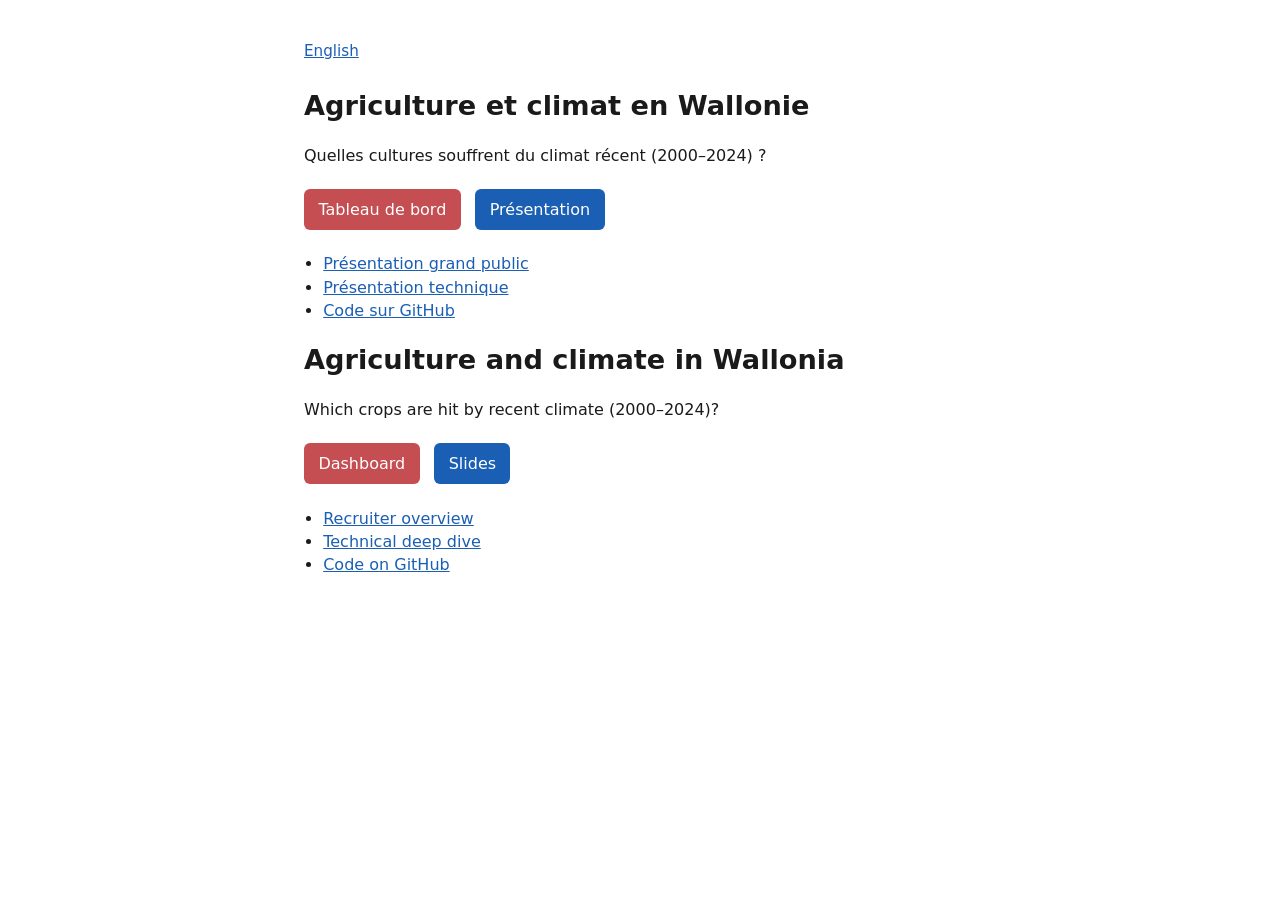
==== docs/index.html @ e446a0d5 "Clarifier les slides en questions et relier chaque diapo à l'exploration GitHub Pages." ====
<!DOCTYPE html>
<html lang="fr">
<head>
  <meta charset="utf-8">
  <meta name="viewport" content="width=device-width, initial-scale=1">
  <title>Agriculture et climat en Wallonie</title>
  <style>
    body { font-family: system-ui, sans-serif; max-width: 42rem;
           margin: 2.5rem auto; padding: 0 1.2rem; color: #1a1a1a; line-height: 1.45; }
    h1 { font-size: 1.7rem; }
    a { color: #1a5fb4; }
    ul { padding-left: 1.2rem; }
    .lang { font-size: 0.95rem; margin-bottom: 1.5rem; }
    .cta { display: inline-block; margin: 0.4rem 0.6rem 0.4rem 0;
           padding: 0.55rem 0.9rem; background: #1a5fb4; color: #fff;
           text-decoration: none; border-radius: 6px; }
    .cta.secondary { background: #c44e52; }
  </style>
</head>
<body>
  <p class="lang"><a href="#en">English</a></p>
  <h1>Agriculture et climat en Wallonie</h1>
  <p>Quelles cultures souffrent du climat récent (2000–2024) ?</p>
  <p>
    <a class="cta secondary" href="explore-fr.html">Tableau de bord</a>
    <a class="cta" href="slides/presentation-recruteur-fr.html">Présentation</a>
  </p>
  <ul>
    <li><a href="slides/presentation-recruteur-fr.html">Présentation grand public</a></li>
    <li><a href="slides/presentation-technique-fr.html">Présentation technique</a></li>
    <li><a href="https://github.com/dimiphoton/agriculture-climat-wallonie">Code sur GitHub</a></li>
  </ul>

  <h1 id="en">Agriculture and climate in Wallonia</h1>
  <p>Which crops are hit by recent climate (2000–2024)?</p>
  <p>
    <a class="cta secondary" href="explore-en.html">Dashboard</a>
    <a class="cta" href="slides/presentation-recruteur-en.html">Slides</a>
  </p>
  <ul>
    <li><a href="slides/presentation-recruteur-en.html">Recruiter overview</a></li>
    <li><a href="slides/presentation-technique-en.html">Technical deep dive</a></li>
    <li><a href="https://github.com/dimiphoton/agriculture-climat-wallonie">Code on GitHub</a></li>
  </ul>
</body>
</html>
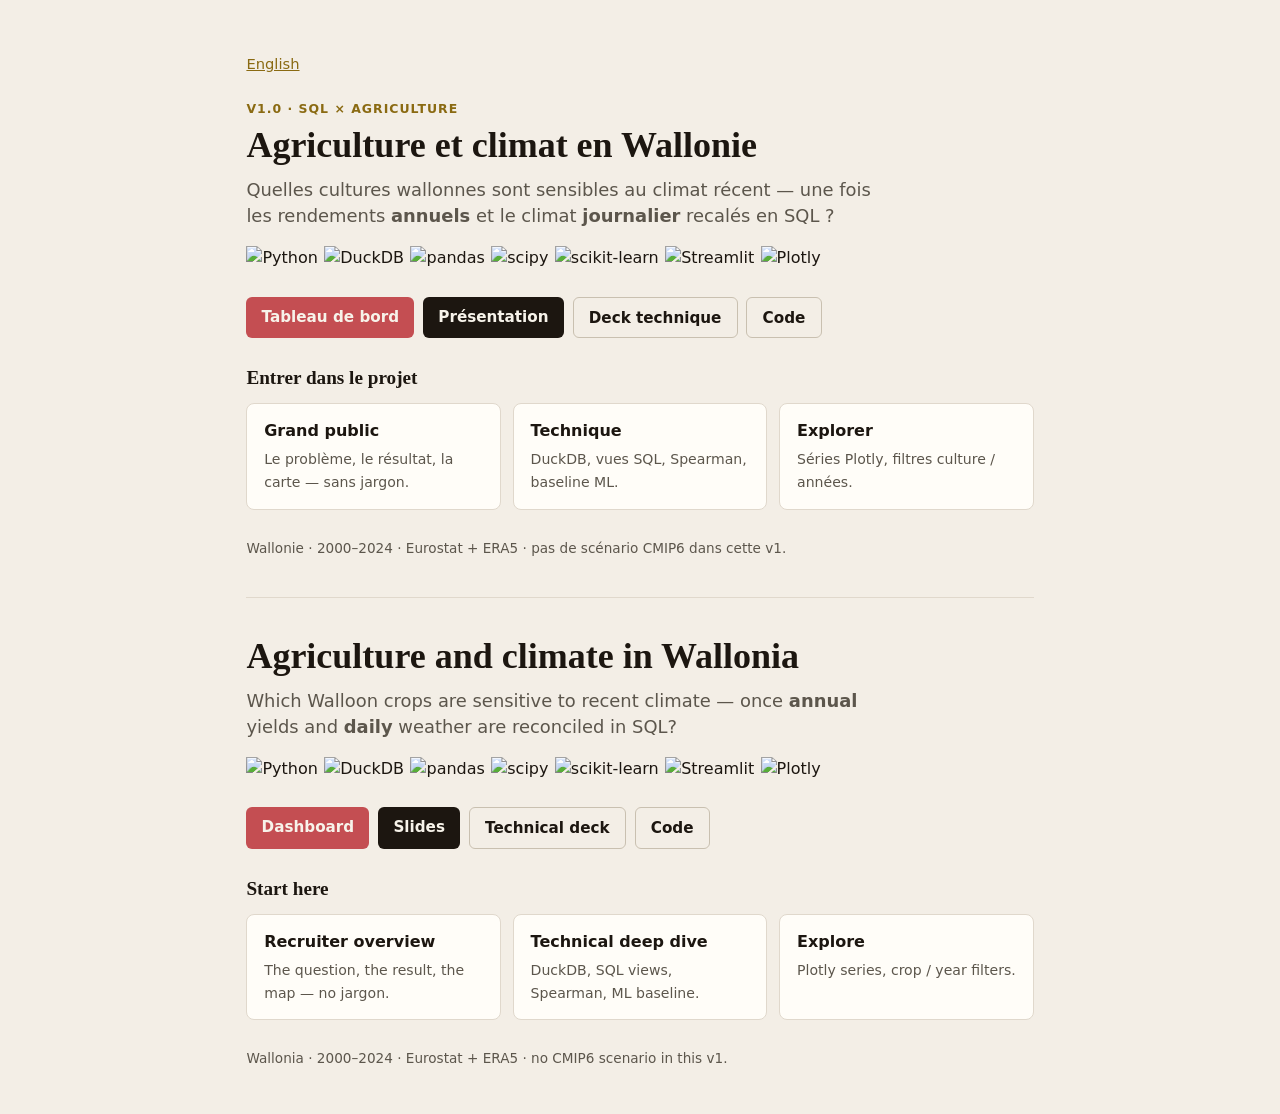
==== commit 4c9b5ee8: "Figer la v1.0 : but et stack visibles, Feature 9 hors périmètre." ====
--- a/docs/index.html
+++ b/docs/index.html
@@ -5,42 +5,197 @@
   <meta name="viewport" content="width=device-width, initial-scale=1">
   <title>Agriculture et climat en Wallonie</title>
   <style>
-    body { font-family: system-ui, sans-serif; max-width: 42rem;
-           margin: 2.5rem auto; padding: 0 1.2rem; color: #1a1a1a; line-height: 1.45; }
-    h1 { font-size: 1.7rem; }
-    a { color: #1a5fb4; }
-    ul { padding-left: 1.2rem; }
-    .lang { font-size: 0.95rem; margin-bottom: 1.5rem; }
-    .cta { display: inline-block; margin: 0.4rem 0.6rem 0.4rem 0;
-           padding: 0.55rem 0.9rem; background: #1a5fb4; color: #fff;
-           text-decoration: none; border-radius: 6px; }
-    .cta.secondary { background: #c44e52; }
+    :root {
+      --cream: #f3eee6;
+      --ink: #1c1610;
+      --muted: #5c564c;
+      --gold: #8a6a12;
+      --red: #c44e52;
+      --card: #fffdf8;
+      --line: #e0d8cc;
+    }
+    * { box-sizing: border-box; }
+    body {
+      margin: 0;
+      font-family: "Segoe UI", system-ui, sans-serif;
+      background: var(--cream);
+      color: var(--ink);
+      line-height: 1.45;
+    }
+    a { color: var(--gold); }
+    .wrap {
+      max-width: 52rem;
+      margin: 0 auto;
+      padding: 2.4rem 1.4rem 2.8rem;
+    }
+    .lang {
+      font-size: 0.92rem;
+      margin-bottom: 1.6rem;
+    }
+    h1 {
+      font-family: Georgia, "Palatino Linotype", Palatino, serif;
+      font-size: clamp(1.7rem, 4vw, 2.25rem);
+      line-height: 1.12;
+      margin: 0 0 0.7rem;
+    }
+    .question {
+      font-size: 1.12rem;
+      color: var(--muted);
+      max-width: 40rem;
+      margin: 0 0 1.1rem;
+    }
+    .kicker {
+      font-size: 0.78rem;
+      font-weight: 700;
+      letter-spacing: 0.08em;
+      text-transform: uppercase;
+      color: var(--gold);
+      margin: 0 0 0.45rem;
+    }
+    .stack {
+      display: flex;
+      flex-wrap: wrap;
+      gap: 0.4rem;
+      margin: 0 0 1.4rem;
+    }
+    .stack img { height: 28px; }
+    .actions {
+      display: flex;
+      flex-wrap: wrap;
+      gap: 0.55rem;
+      margin-bottom: 1.6rem;
+    }
+    .cta {
+      display: inline-block;
+      padding: 0.55rem 0.95rem;
+      background: var(--ink);
+      color: #f7f3ea;
+      text-decoration: none;
+      border-radius: 6px;
+      font-weight: 600;
+      font-size: 0.95rem;
+    }
+    .cta.secondary { background: var(--red); }
+    .cta.ghost {
+      background: transparent;
+      color: var(--ink);
+      border: 1px solid #c9c0b0;
+    }
+    h2 {
+      font-family: Georgia, Palatino, serif;
+      font-size: 1.2rem;
+      margin: 0 0 0.7rem;
+    }
+    .cards {
+      display: grid;
+      grid-template-columns: repeat(auto-fit, minmax(14.5rem, 1fr));
+      gap: 0.75rem;
+      margin-bottom: 0.4rem;
+    }
+    .card {
+      display: block;
+      background: var(--card);
+      border: 1px solid var(--line);
+      border-radius: 8px;
+      padding: 0.95rem 1.05rem;
+      text-decoration: none;
+      color: inherit;
+    }
+    .card strong { display: block; margin-bottom: 0.3rem; }
+    .card span { font-size: 0.88rem; color: var(--muted); }
+    hr {
+      border: none;
+      border-top: 1px solid var(--line);
+      margin: 2.4rem 0;
+    }
+    footer {
+      font-size: 0.85rem;
+      color: var(--muted);
+      margin-top: 1.8rem;
+    }
   </style>
 </head>
 <body>
-  <p class="lang"><a href="#en">English</a></p>
-  <h1>Agriculture et climat en Wallonie</h1>
-  <p>Quelles cultures souffrent du climat récent (2000–2024) ?</p>
-  <p>
-    <a class="cta secondary" href="explore-fr.html">Tableau de bord</a>
-    <a class="cta" href="slides/presentation-recruteur-fr.html">Présentation</a>
-  </p>
-  <ul>
-    <li><a href="slides/presentation-recruteur-fr.html">Présentation grand public</a></li>
-    <li><a href="slides/presentation-technique-fr.html">Présentation technique</a></li>
-    <li><a href="https://github.com/dimiphoton/agriculture-climat-wallonie">Code sur GitHub</a></li>
-  </ul>
+  <div class="wrap">
+    <p class="lang"><a href="#en">English</a></p>
 
-  <h1 id="en">Agriculture and climate in Wallonia</h1>
-  <p>Which crops are hit by recent climate (2000–2024)?</p>
-  <p>
-    <a class="cta secondary" href="explore-en.html">Dashboard</a>
-    <a class="cta" href="slides/presentation-recruteur-en.html">Slides</a>
-  </p>
-  <ul>
-    <li><a href="slides/presentation-recruteur-en.html">Recruiter overview</a></li>
-    <li><a href="slides/presentation-technique-en.html">Technical deep dive</a></li>
-    <li><a href="https://github.com/dimiphoton/agriculture-climat-wallonie">Code on GitHub</a></li>
-  </ul>
+    <p class="kicker">v1.0 · SQL × agriculture</p>
+    <h1>Agriculture et climat en Wallonie</h1>
+    <p class="question">
+      Quelles cultures wallonnes sont sensibles au climat récent — une fois
+      les rendements <strong>annuels</strong> et le climat <strong>journalier</strong>
+      recalés en SQL&nbsp;?
+    </p>
+    <p class="stack" aria-label="Stack technique">
+      <img alt="Python" src="https://img.shields.io/badge/Python-3.11-3776AB?style=for-the-badge&amp;logo=python&amp;logoColor=white">
+      <img alt="DuckDB" src="https://img.shields.io/badge/DuckDB-SQL-FFF000?style=for-the-badge&amp;logo=duckdb&amp;logoColor=black">
+      <img alt="pandas" src="https://img.shields.io/badge/pandas-2.x-150458?style=for-the-badge&amp;logo=pandas&amp;logoColor=white">
+      <img alt="scipy" src="https://img.shields.io/badge/scipy-stats-8CAAE6?style=for-the-badge&amp;logo=scipy&amp;logoColor=white">
+      <img alt="scikit-learn" src="https://img.shields.io/badge/scikit--learn-1.x-F7931E?style=for-the-badge&amp;logo=scikitlearn&amp;logoColor=white">
+      <img alt="Streamlit" src="https://img.shields.io/badge/Streamlit-dashboard-FF4B4B?style=for-the-badge&amp;logo=streamlit&amp;logoColor=white">
+      <img alt="Plotly" src="https://img.shields.io/badge/Plotly-interactive-3F4F75?style=for-the-badge&amp;logo=plotly&amp;logoColor=white">
+    </p>
+    <p class="actions">
+      <a class="cta secondary" href="explore-fr.html">Tableau de bord</a>
+      <a class="cta" href="slides/presentation-recruteur-fr.html">Présentation</a>
+      <a class="cta ghost" href="slides/presentation-technique-fr.html">Deck technique</a>
+      <a class="cta ghost" href="https://github.com/dimiphoton/agriculture-climat-wallonie">Code</a>
+    </p>
+    <h2>Entrer dans le projet</h2>
+    <div class="cards">
+      <a class="card" href="slides/presentation-recruteur-fr.html">
+        <strong>Grand public</strong>
+        <span>Le problème, le résultat, la carte — sans jargon.</span>
+      </a>
+      <a class="card" href="slides/presentation-technique-fr.html">
+        <strong>Technique</strong>
+        <span>DuckDB, vues SQL, Spearman, baseline ML.</span>
+      </a>
+      <a class="card" href="explore-fr.html">
+        <strong>Explorer</strong>
+        <span>Séries Plotly, filtres culture / années.</span>
+      </a>
+    </div>
+    <footer>Wallonie · 2000–2024 · Eurostat + ERA5 · pas de scénario CMIP6 dans cette v1.</footer>
+
+    <hr>
+    <h1 id="en">Agriculture and climate in Wallonia</h1>
+    <p class="question">
+      Which Walloon crops are sensitive to recent climate — once
+      <strong>annual</strong> yields and <strong>daily</strong> weather
+      are reconciled in SQL?
+    </p>
+    <p class="stack" aria-label="Technical stack">
+      <img alt="Python" src="https://img.shields.io/badge/Python-3.11-3776AB?style=for-the-badge&amp;logo=python&amp;logoColor=white">
+      <img alt="DuckDB" src="https://img.shields.io/badge/DuckDB-SQL-FFF000?style=for-the-badge&amp;logo=duckdb&amp;logoColor=black">
+      <img alt="pandas" src="https://img.shields.io/badge/pandas-2.x-150458?style=for-the-badge&amp;logo=pandas&amp;logoColor=white">
+      <img alt="scipy" src="https://img.shields.io/badge/scipy-stats-8CAAE6?style=for-the-badge&amp;logo=scipy&amp;logoColor=white">
+      <img alt="scikit-learn" src="https://img.shields.io/badge/scikit--learn-1.x-F7931E?style=for-the-badge&amp;logo=scikitlearn&amp;logoColor=white">
+      <img alt="Streamlit" src="https://img.shields.io/badge/Streamlit-dashboard-FF4B4B?style=for-the-badge&amp;logo=streamlit&amp;logoColor=white">
+      <img alt="Plotly" src="https://img.shields.io/badge/Plotly-interactive-3F4F75?style=for-the-badge&amp;logo=plotly&amp;logoColor=white">
+    </p>
+    <p class="actions">
+      <a class="cta secondary" href="explore-en.html">Dashboard</a>
+      <a class="cta" href="slides/presentation-recruteur-en.html">Slides</a>
+      <a class="cta ghost" href="slides/presentation-technique-en.html">Technical deck</a>
+      <a class="cta ghost" href="https://github.com/dimiphoton/agriculture-climat-wallonie">Code</a>
+    </p>
+    <h2>Start here</h2>
+    <div class="cards">
+      <a class="card" href="slides/presentation-recruteur-en.html">
+        <strong>Recruiter overview</strong>
+        <span>The question, the result, the map — no jargon.</span>
+      </a>
+      <a class="card" href="slides/presentation-technique-en.html">
+        <strong>Technical deep dive</strong>
+        <span>DuckDB, SQL views, Spearman, ML baseline.</span>
+      </a>
+      <a class="card" href="explore-en.html">
+        <strong>Explore</strong>
+        <span>Plotly series, crop / year filters.</span>
+      </a>
+    </div>
+    <footer>Wallonia · 2000–2024 · Eurostat + ERA5 · no CMIP6 scenario in this v1.</footer>
+  </div>
 </body>
 </html>
